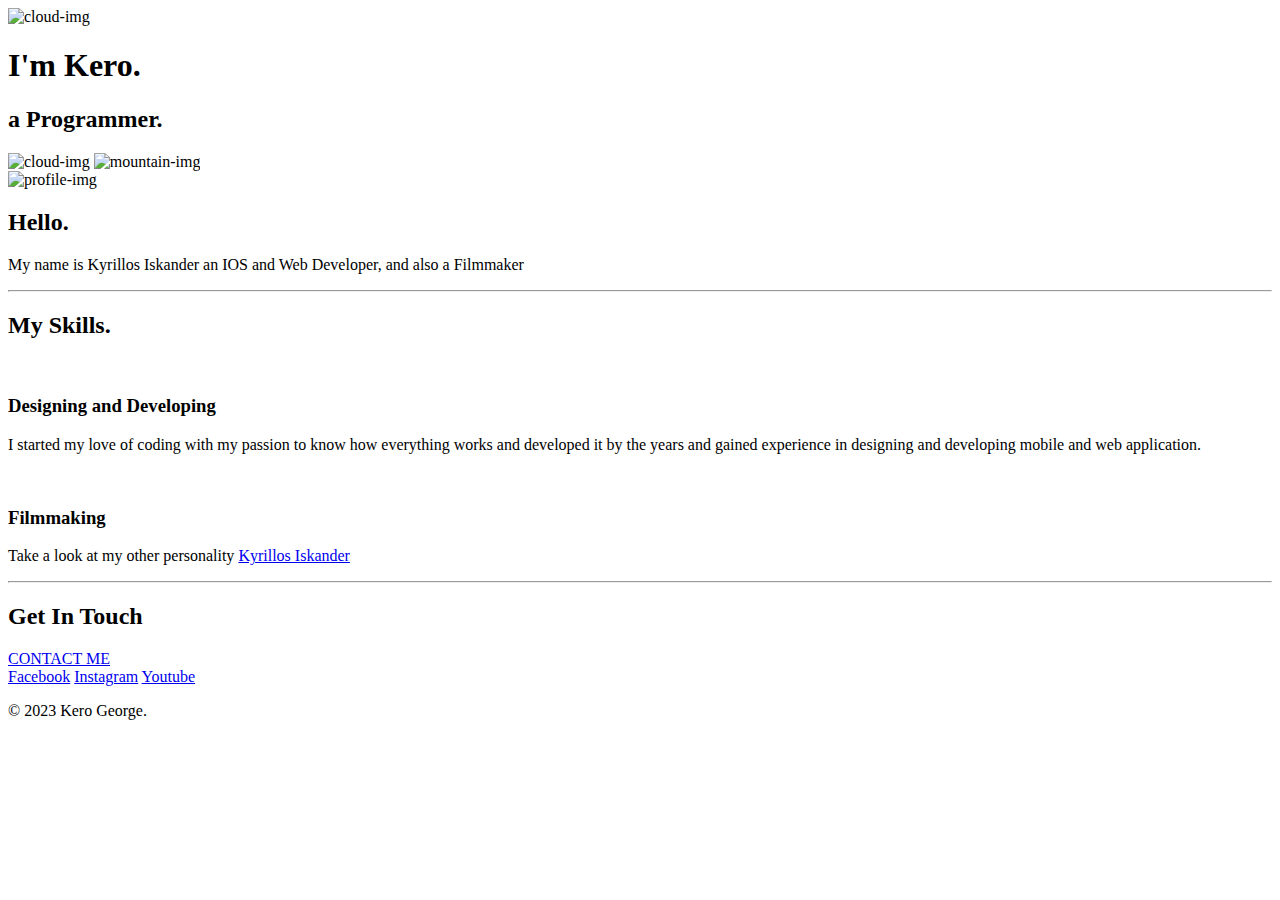
==== index.html @ 785bad06 "Add files via upload" ====
<!DOCTYPE html>
<html lang="en">
<head>
    <meta charset="UTF-8">
    <title>Kero George</title>
    <link rel="stylesheet" href="CSS/style.css">
    <link rel="icon" href="k.ico">
    <link rel="preconnect" href="https://fonts.googleapis.com">
    <link rel="preconnect" href="https://fonts.gstatic.com" crossorigin>
    <link rel="preconnect" href="https://fonts.googleapis.com">
    <link rel="preconnect" href="https://fonts.gstatic.com" crossorigin>
    <link href="https://fonts.googleapis.com/css2?family=Merriweather&family=Montserrat&family=Roboto+Mono&family=Sacramento&display=swap" rel="stylesheet">
</head>

<body>

<div class="top-container">
    <img class="top-cloud" src="https://media0.giphy.com/media/uPfVxY0EAWujOpDwRa/giphy.gif?cid=ecf05e478vbf8dqma22fzci06k5zo802dhdjcbrojgik4koj&rid=giphy.gif&ct=s" alt="cloud-img">
    <h1>I'm Kero.</h1>
    <h2>a Programmer.</h2>
    <img class="bottom-cloud" src="https://media0.giphy.com/media/uPfVxY0EAWujOpDwRa/giphy.gif?cid=ecf05e478vbf8dqma22fzci06k5zo802dhdjcbrojgik4koj&rid=giphy.gif&ct=s" alt="cloud-img">
    <img src="https://media4.giphy.com/media/tlRU5lV5HqMpSAGPXh/giphy.gif?cid=ecf05e47uvcxerj6x1psh7vxto5tnmtndnndole1uvkhow6z&rid=giphy.gif&ct=s" alt="mountain-img">
</div>

<div class="middle-container">
  <div class="profile">
    <img class="profile-img" src="images/20220302_145644.png" alt="profile-img">
    <h2>Hello.</h2>
    <p class="most-text">My name is Kyrillos Iskander an IOS and Web Developer, and also a Filmmaker</p>
  </div>
  <hr>
  <div class="skills">
    <h2 class="my-skills-text">My Skills.</h2>
    <div class="skill-row">
      <img class="skill-img" src="https://media1.giphy.com/media/ao9DUiTKH60XS/giphy.gif?cid=ecf05e47q04r74j5dkhdxppwhvvlw4olntipfurungxdg4q1&rid=giphy.gif&ct=s" alt="">
      <h3>Designing and Developing</h3>
      <p class="most-text">I started my love of coding with my passion to know how everything works and developed it by the years and gained experience in designing and developing mobile and web application.</p>
    </div>
    <div class="skill-row">
      <img class="skill-img-2" src="https://media4.giphy.com/media/b4pXY0ZruMJkcSm68H/giphy.gif?cid=ecf05e47tzupst6rmvzw9q8opt7sud5w9p1e9s5e5y8488fy&rid=giphy.gif&ct=s" alt="">
      <h3>Filmmaking</h3>
      <p class="most-text">Take a look at my other personality <a class="filmmaking-profile" href="film.html">Kyrillos Iskander</a></p>
    </div>
  </div>
  <hr>
  <div class="contact-me">
    <h2 class="get-text">Get In Touch</h2>
    <a class="btn" href="mailto:kerogoodboy30@gmail.com">CONTACT ME</a>
  </div>
</div>


<div class="bottom-container">
  <a class="footer-link" href="https://www.facebook.com/kyrillos.george.3">Facebook</a>
  <a class="footer-link" href="https://www.instagram.com/kerogeorge_/">Instagram</a>
  <a class="footer-link" href="https://www.youtube.com/channel/UCOosvyIcoHo8T3T_uyIMXew">Youtube</a>
  <p class="watermark">© 2023 Kero George.</p>
</div>

</body>
</html>
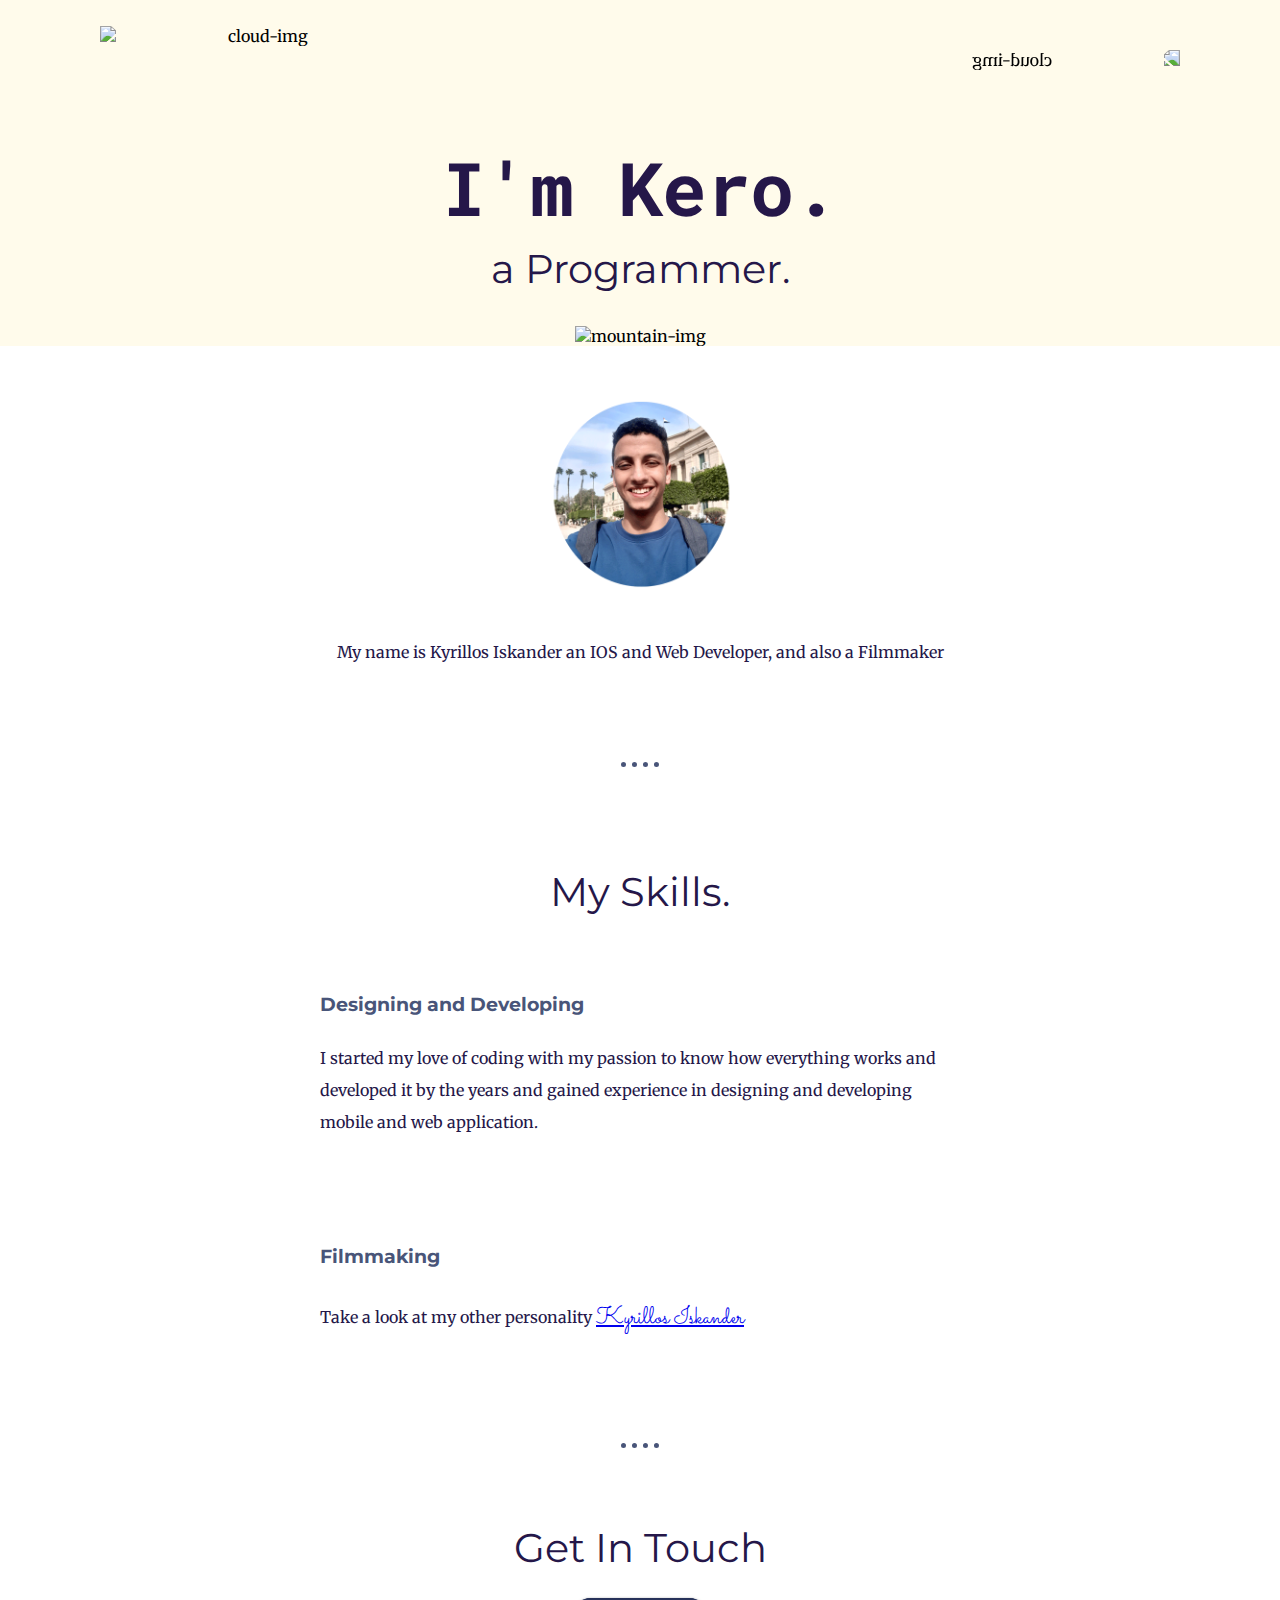
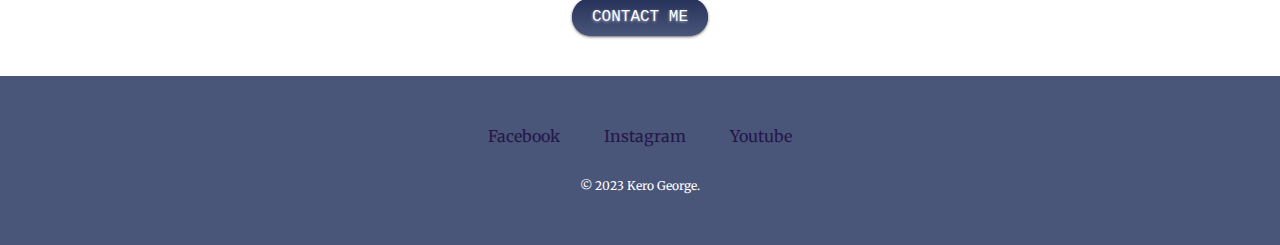
==== commit e03cb7f8: "Add files via upload" ====
--- a/index.html
+++ b/index.html
@@ -25,8 +25,7 @@
 <div class="middle-container">
   <div class="profile">
     <img class="profile-img" src="images/20220302_145644.png" alt="profile-img">
-    <h2>Hello.</h2>
-    <p class="most-text">My name is Kyrillos Iskander an IOS and Web Developer, and also a Filmmaker</p>
+    <p class="my-name-text">My name is Kyrillos Iskander an IOS and Web Developer, and also a Filmmaker</p>
   </div>
   <hr>
   <div class="skills">
--- a/CSS/style.css
+++ b/CSS/style.css
@@ -0,0 +1,163 @@
+body {
+    margin:0px;
+    text-align:center;
+    font-family: 'Merriweather', serif;
+    }
+
+.most-text{
+    color:#251749
+}
+
+.my-name-text{
+    color:#251749;
+    margin-top:50px;
+}
+
+h1 {
+    font-size:4.625rem;
+    margin:50px auto 0 auto;
+    font-family: 'Roboto Mono', monospace;
+    color:#251749;
+    line-height: 1;
+}
+
+h2 {
+    font-family: 'Montserrat', sans-serif;
+    font-size: 2.5rem;
+    color:#251749;
+    font-weight: normal;
+    margin-top:20px;
+}
+
+.my-skills-text{
+    margin-top:100px;
+}
+
+h3 {
+    font-family: 'Montserrat', sans-serif;
+    color:#495579
+}
+
+.get-text{
+    margin-top:75px;
+}
+
+.btn {
+  background: #263159;
+  background-image: -webkit-linear-gradient(top, #263159, #495579);
+  background-image: -moz-linear-gradient(top, #263159, #495579);
+  background-image: -ms-linear-gradient(top, #263159, #495579);
+  background-image: -o-linear-gradient(top, #263159, #495579);
+  background-image: linear-gradient(to bottom, #263159, #495579);
+  -webkit-border-radius: 28;
+  -moz-border-radius: 28;
+  border-radius: 28px;
+  text-shadow: 0px 1px 3px #afb5c9;
+  -webkit-box-shadow: 0px 1px 3px #666666;
+  -moz-box-shadow: 0px 1px 3px #666666;
+  box-shadow: 0px 1px 3px #666666;
+  font-family: Courier New;
+  color: #ffffff;
+  padding: 10px 20px 10px 20px;
+  text-decoration: none;
+  margin-bottom:00px;
+}
+
+.btn:hover {
+  background: #495579;
+  background-image: -webkit-linear-gradient(top, #495579, #495579);
+  background-image: -moz-linear-gradient(top, #495579, #495579);
+  background-image: -ms-linear-gradient(top, #495579, #495579);
+  background-image: -o-linear-gradient(top, #495579, #495579);
+  background-image: linear-gradient(to bottom, #495579, #495579);
+  text-decoration: none;
+}
+
+.footer-link{
+    color:#251749;
+    margin:10px 20px;
+    text-decoration:none;
+}
+
+.footer-link:hover{
+    color:#FFFBEB;
+}
+
+.watermark{
+    color:white;
+    font-size:0.75rem;
+    font-weight: normal;
+    text-decoration:none;
+    padding:20px 0 20px 0;
+}
+
+.top-container {
+    background-color:#FFFBEB;
+    position: relative;
+    padding-top:100px;
+}
+
+hr {
+    border-style: none;
+    border-top-style: dotted;
+    border-color: #495579;
+    border-width: 5px;
+    width:3%;
+    margin-top:100px;
+    }
+
+.middle-container{
+    margin:auto auto 50px auto;
+}
+
+.skill-row{
+    width:50%;
+    margin: 70px auto 100px auto;
+    text-align:left;
+    line-height: 2;
+}
+
+.bottom-container{
+    background-color:#495579;
+    margin-top:50px;
+    padding:50px 0 20px
+}
+
+
+.top-cloud{
+    position:absolute;
+    right:100px;
+    top:50px;
+    width:25%;
+    transform: rotateY(180deg);
+}
+
+.bottom-cloud{
+    position:absolute;
+    left:100px;
+    bottom:300px;
+    width:25%;
+}
+
+.profile-img{
+    width:15%;
+    margin-top:50px;
+}
+
+.skill-img{
+    width:30%;
+    float:left;
+    margin-right:30px;
+}
+
+.skill-img-2{
+    width:20%;
+    float:right;
+    margin-right:30px;
+}
+
+.filmmaking-profile{
+    font-family: 'Sacramento', cursive;
+    font-size:1.5rem;
+}
+
